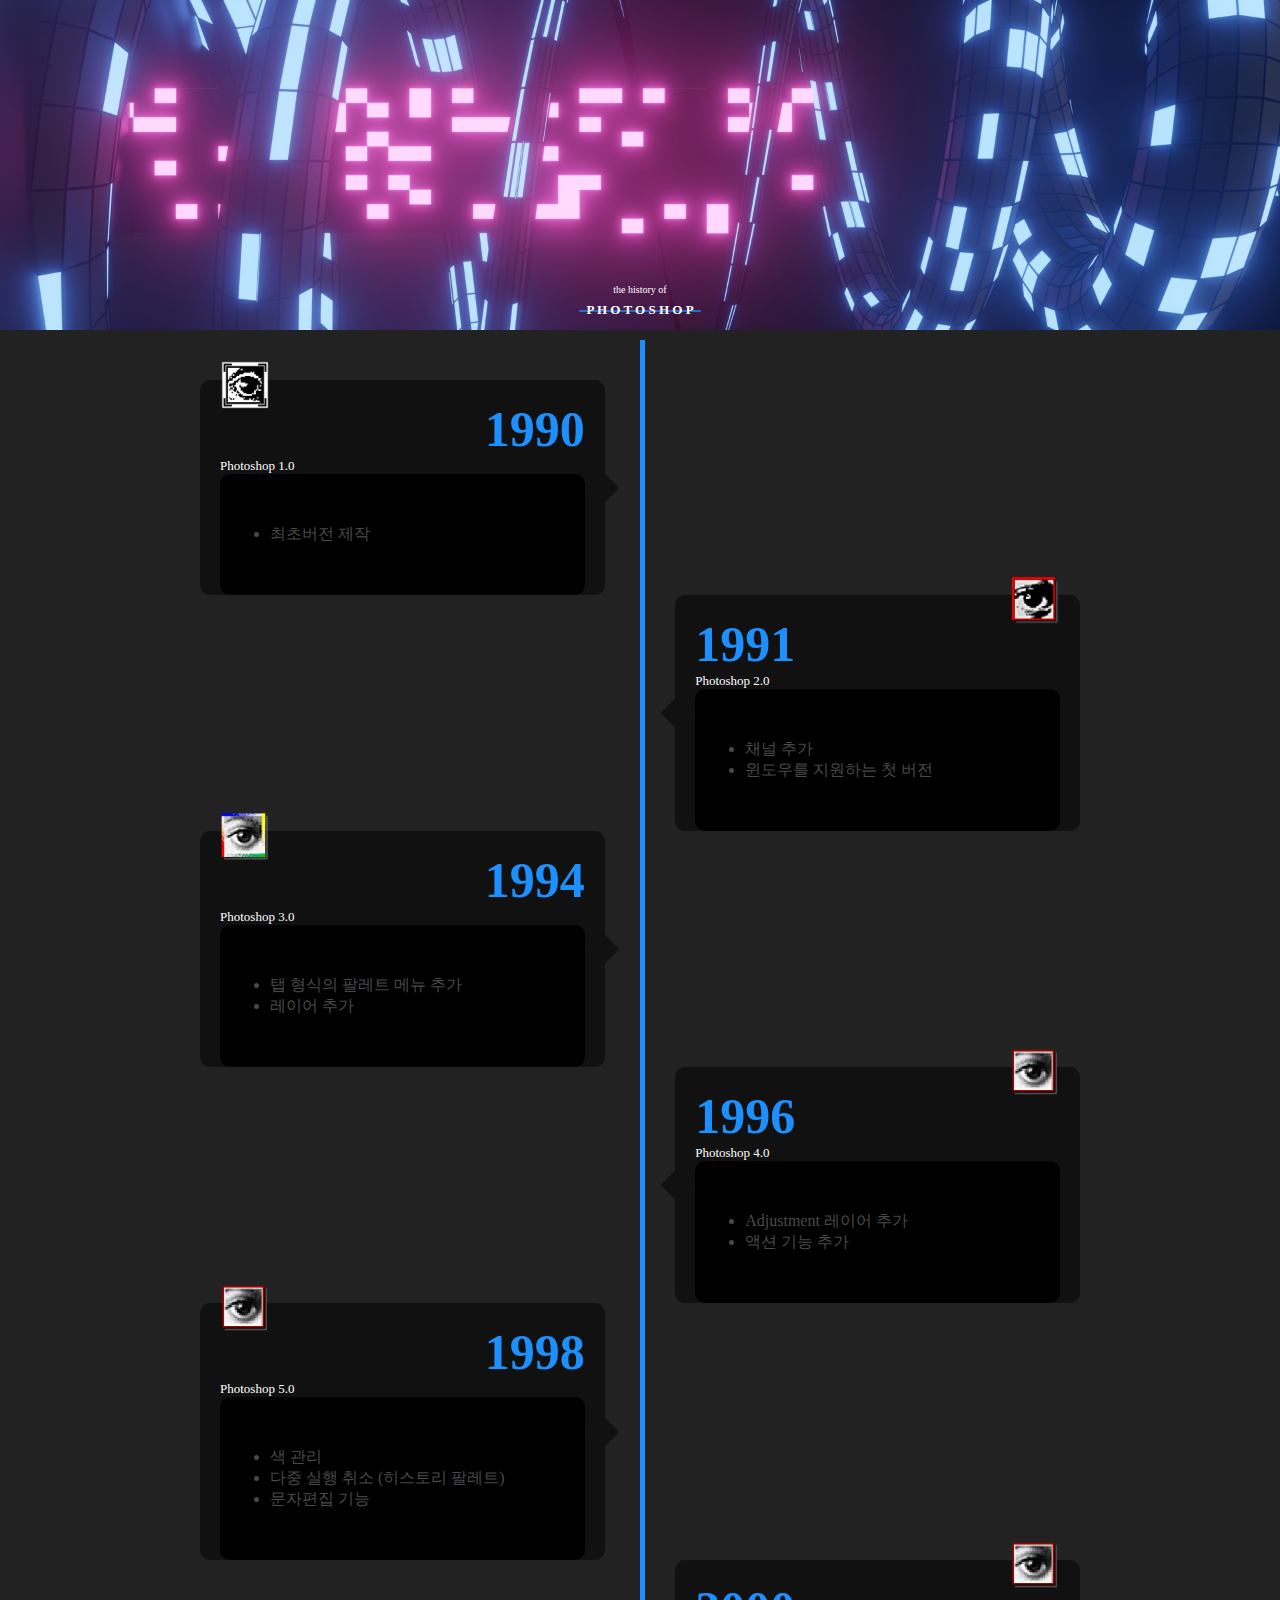
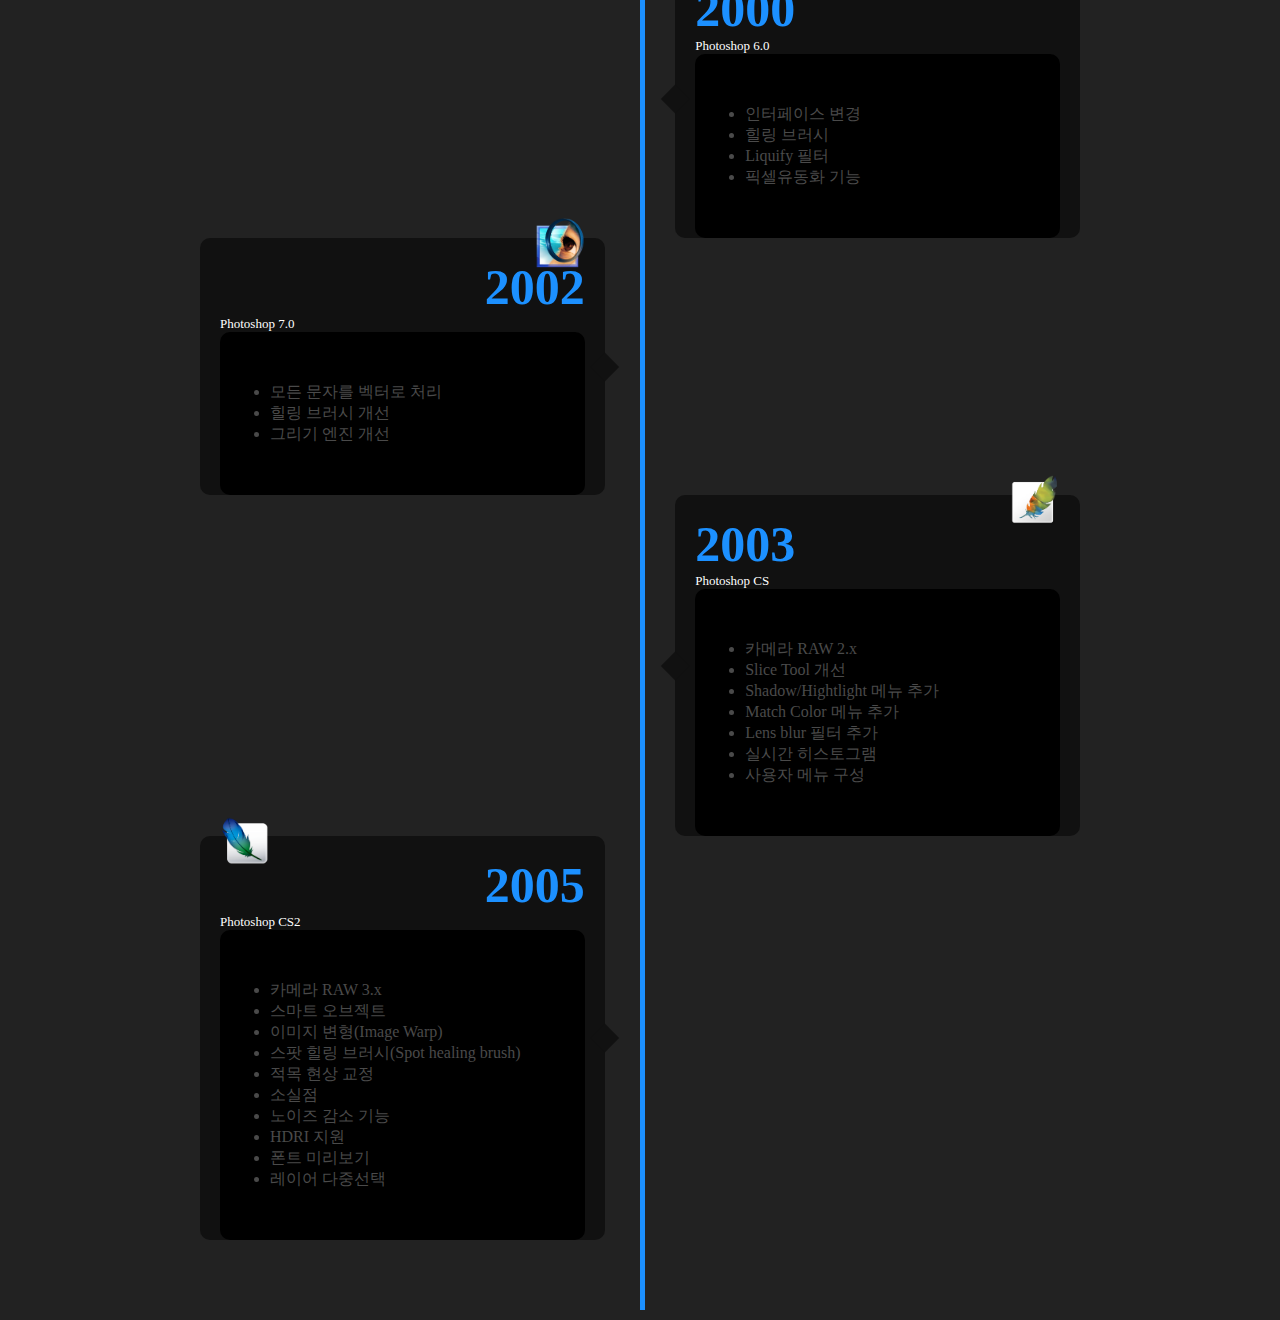
==== 02-VEAMCAMP/work/index.html @ bcff8ca3 "VEAMCAMP work" ====
<!DOCTYPE html>
<html lang="ko">
  <head>
    <meta charset="UTF-8" />
    <link rel="stylesheet" href="style.css" />
    <title>The History of Photoshop</title>
    <link rel="stylesheet" href="./style.css" />
  </head>
  <body>
    <header class="header">
      <h1 class="header__title">
        the history of
        <strong class="header__title--photoshop">P H O T O S H O P</strong>
      </h1>
    </header>

    <main class="main">
      <section class="history">
        <h2 class="history__title ir_pm">포토샵의 역사</h2>
        <ul class="history__list">
          <li class="history__card">
            <img
              class="history__img"
              src="./images/1.png"
              alt="1990년 포토샵 1.0버전"
            />
            <strong class="history__year history__year--right">1990</strong>
            <strong class="history__version">Photoshop 1.0</strong>
            <ul class="history__update-list">
              <li class="history__update">최초버전 제작</li>
            </ul>
          </li>
          <li class="history__card">
            <img
              class="history__img history__img--right"
              src="./images/2.png"
              alt=""
            />
            <strong class="history__year">1991</strong>
            <strong class="history__version">Photoshop 2.0</strong>
            <ul class="history__update-list">
              <li class="history__update">채널 추가</li>
              <li class="history__update">윈도우를 지원하는 첫 버전</li>
            </ul>
          </li>
          <li class="history__card">
            <img class="history__img" src="./images/3.png " alt="" />
            <strong class="history__year history__year--right">1994</strong>
            <strong class="history__version">Photoshop 3.0</strong>
            <ul class="history__update-list">
              <li class="history__update">탭 형식의 팔레트 메뉴 추가</li>
              <li class="history__update">레이어 추가</li>
            </ul>
          </li>
          <li class="history__card">
            <img
              class="history__img history__img--right"
              src="./images/4.png "
              alt=""
            />
            <strong class="history__year">1996</strong>
            <strong class="history__version">Photoshop 4.0</strong>
            <ul class="history__update-list">
              <li class="history__update">Adjustment 레이어 추가</li>
              <li class="history__update">액션 기능 추가</li>
            </ul>
          </li>
          <li class="history__card">
            <img class="history__img" src="./images/5.png " alt="" />
            <strong class="history__year history__year--right">1998</strong>
            <strong class="history__version">Photoshop 5.0</strong>
            <ul class="history__update-list">
              <li class="history__update">색 관리</li>
              <li class="history__update">다중 실행 취소 (히스토리 팔레트)</li>
              <li class="history__update">문자편집 기능</li>
            </ul>
          </li>
          <li class="history__card">
            <img
              class="history__img history__img--right"
              src="./images/6.png "
              alt=""
            />
            <strong class="history__year">2000</strong>
            <strong class="history__version">Photoshop 6.0</strong>
            <ul class="history__update-list">
              <li class="history__update">인터페이스 변경</li>
              <li class="history__update">힐링 브러시</li>
              <li class="history__update">Liquify 필터</li>
              <li class="history__update">픽셀유동화 기능</li>
            </ul>
          </li>
          <li class="history__card">
            <img
              class="history__img history__img--right"
              src="./images/7.png "
              alt=""
            />
            <strong class="history__year history__year--right">2002</strong>
            <strong class="history__version">Photoshop 7.0</strong>
            <ul class="history__update-list">
              <li class="history__update">모든 문자를 벡터로 처리</li>
              <li class="history__update">힐링 브러시 개선</li>
              <li class="history__update">그리기 엔진 개선</li>
            </ul>
          </li>
          <li class="history__card">
            <img
              class="history__img history__img--right"
              src="./images/cs.png "
              alt=""
            />
            <strong class="history__year">2003</strong>
            <strong class="history__version">Photoshop CS</strong>
            <ul class="history__update-list">
              <li class="history__update">카메라 RAW 2.x</li>
              <li class="history__update">Slice Tool 개선</li>
              <li class="history__update">Shadow/Hightlight 메뉴 추가</li>
              <li class="history__update">Match Color 메뉴 추가</li>
              <li class="history__update">Lens blur 필터 추가</li>
              <li class="history__update">실시간 히스토그램</li>
              <li class="history__update">사용자 메뉴 구성</li>
            </ul>
          </li>
          <li class="history__card">
            <img class="history__img" src="./images/cs2.png " alt="" />
            <strong class="history__year history__year--right">2005</strong>
            <strong class="history__version">Photoshop CS2</strong>
            <ul class="history__update-list">
              <li class="history__update">카메라 RAW 3.x</li>
              <li class="history__update">스마트 오브젝트</li>
              <li class="history__update">이미지 변형(Image Warp)</li>
              <li class="history__update">
                스팟 힐링 브러시(Spot healing brush)
              </li>
              <li class="history__update">적목 현상 교정</li>
              <li class="history__update">소실점</li>
              <li class="history__update">노이즈 감소 기능</li>
              <li class="history__update">HDRI 지원</li>
              <li class="history__update">폰트 미리보기</li>
              <li class="history__update">레이어 다중선택</li>
            </ul>
          </li>
        </ul>
      </section>
    </main>
  </body>
</html>
---- 02-VEAMCAMP/work/style.css ----
@charset "utf-8";

/* reset */

body,
h1,
h2,
ul,
li {
  margin: 0;
  padding: 0;

  /* 창 크기 늘렸다 줄였다 할 때 양쪽 박스들이 가운데 선을 넘지 않게 하기 위해 li에 border-box  */
  box-sizing: border-box;
}

ul {
  list-style: none;
}

/*screen_out*/
.ir_pm {
  display: block;
  overflow: hidden;
  font-size: 1px;
  line-height: 0;
  text-indent: -9999px;
}

/*  */
body {
  background-color: #222222;
}

.header {
  display: flex;
  justify-content: center;
  align-items: flex-end;

  width: 100%;
  height: 330px;

  background-image: url('./images/cover.png');
  background-size: cover;
  background-repeat: no-repeat;
}

.header__title {
  margin-bottom: 10px;
  display: flex;
  flex-direction: column;
  align-items: center;

  color: #fff;
  font-size: 10px;
  font-weight: 500;
  line-height: 20px;
}

.header__title--photoshop {
  position: relative;
  font-size: 13px;
  z-index: 10;
}

.header__title--photoshop::after {
  margin: 0 -7px;
  position: absolute;
  content: '';

  left: 0;
  right: 0;
  top: 50%;
  height: 2px;

  border-radius: 5px;
  background-color: #1c90ff;
  opacity: 70%;

  z-index: -1;
}

/* main */
.main {
  position: relative;
}

.history {
}

.history__img {
  width: 50px;
  height: 50px;
}

.history__list {
  padding: 50px 200px 80px;
  display: flex;
  flex-direction: column;
}

.history__list::after {
  margin: 10px 0;
  position: absolute;
  content: '';

  width: 5px;
  top: 0;
  bottom: 0;
  left: 50%;

  background-color: #1c90ff;
}

.history__card {
  position: relative;
  padding: 20px 20px 0;
  display: flex;
  flex-direction: column;

  flex-grow: 1;
  width: 46%;

  border-radius: 10px;
  background-color: #111111;
}

.history__card::after {
  content: '';
  position: absolute;
  left: 100%;
  top: 50%;

  width: 20px;
  height: 20px;
  background-color: #fff;
  transform: translate(-50%, -50%) rotate(-45deg);

  background-color: #111111;
}

.history__card:nth-child(even) {
  margin-left: auto;
}

.history__card:nth-child(even)::after {
  left: 0;
  right: 100%;
  transform: translate(-50%, -50%) rotate(-45deg);
}

.history__card:nth-child(odd) {
  margin-right: auto;
}

.history__img {
  position: absolute;
  top: -20px;
  /* left: 5%;/ */
}

.history__img--right {
  right: 5%;
}

.history__year {
  color: #1c90ff;
  font-weight: bold;
  font-size: 50px;
}

.history__year--right {
  text-align: right;
}

.history__version {
  color: #fff;
  font-weight: 500;
  font-size: 13px;
}

.history__update-list {
  padding: 50px;
  list-style: disc;
  background-color: #000;
  border-radius: 10px;
}

.history__update {
  color: #4a4a4a;
}
---- 02-VEAMCAMP/work/style.css ----
@charset "utf-8";

/* reset */

body,
h1,
h2,
ul,
li {
  margin: 0;
  padding: 0;

  /* 창 크기 늘렸다 줄였다 할 때 양쪽 박스들이 가운데 선을 넘지 않게 하기 위해 li에 border-box  */
  box-sizing: border-box;
}

ul {
  list-style: none;
}

/*screen_out*/
.ir_pm {
  display: block;
  overflow: hidden;
  font-size: 1px;
  line-height: 0;
  text-indent: -9999px;
}

/*  */
body {
  background-color: #222222;
}

.header {
  display: flex;
  justify-content: center;
  align-items: flex-end;

  width: 100%;
  height: 330px;

  background-image: url('./images/cover.png');
  background-size: cover;
  background-repeat: no-repeat;
}

.header__title {
  margin-bottom: 10px;
  display: flex;
  flex-direction: column;
  align-items: center;

  color: #fff;
  font-size: 10px;
  font-weight: 500;
  line-height: 20px;
}

.header__title--photoshop {
  position: relative;
  font-size: 13px;
  z-index: 10;
}

.header__title--photoshop::after {
  margin: 0 -7px;
  position: absolute;
  content: '';

  left: 0;
  right: 0;
  top: 50%;
  height: 2px;

  border-radius: 5px;
  background-color: #1c90ff;
  opacity: 70%;

  z-index: -1;
}

/* main */
.main {
  position: relative;
}

.history {
}

.history__img {
  width: 50px;
  height: 50px;
}

.history__list {
  padding: 50px 200px 80px;
  display: flex;
  flex-direction: column;
}

.history__list::after {
  margin: 10px 0;
  position: absolute;
  content: '';

  width: 5px;
  top: 0;
  bottom: 0;
  left: 50%;

  background-color: #1c90ff;
}

.history__card {
  position: relative;
  padding: 20px 20px 0;
  display: flex;
  flex-direction: column;

  flex-grow: 1;
  width: 46%;

  border-radius: 10px;
  background-color: #111111;
}

.history__card::after {
  content: '';
  position: absolute;
  left: 100%;
  top: 50%;

  width: 20px;
  height: 20px;
  background-color: #fff;
  transform: translate(-50%, -50%) rotate(-45deg);

  background-color: #111111;
}

.history__card:nth-child(even) {
  margin-left: auto;
}

.history__card:nth-child(even)::after {
  left: 0;
  right: 100%;
  transform: translate(-50%, -50%) rotate(-45deg);
}

.history__card:nth-child(odd) {
  margin-right: auto;
}

.history__img {
  position: absolute;
  top: -20px;
  /* left: 5%;/ */
}

.history__img--right {
  right: 5%;
}

.history__year {
  color: #1c90ff;
  font-weight: bold;
  font-size: 50px;
}

.history__year--right {
  text-align: right;
}

.history__version {
  color: #fff;
  font-weight: 500;
  font-size: 13px;
}

.history__update-list {
  padding: 50px;
  list-style: disc;
  background-color: #000;
  border-radius: 10px;
}

.history__update {
  color: #4a4a4a;
}
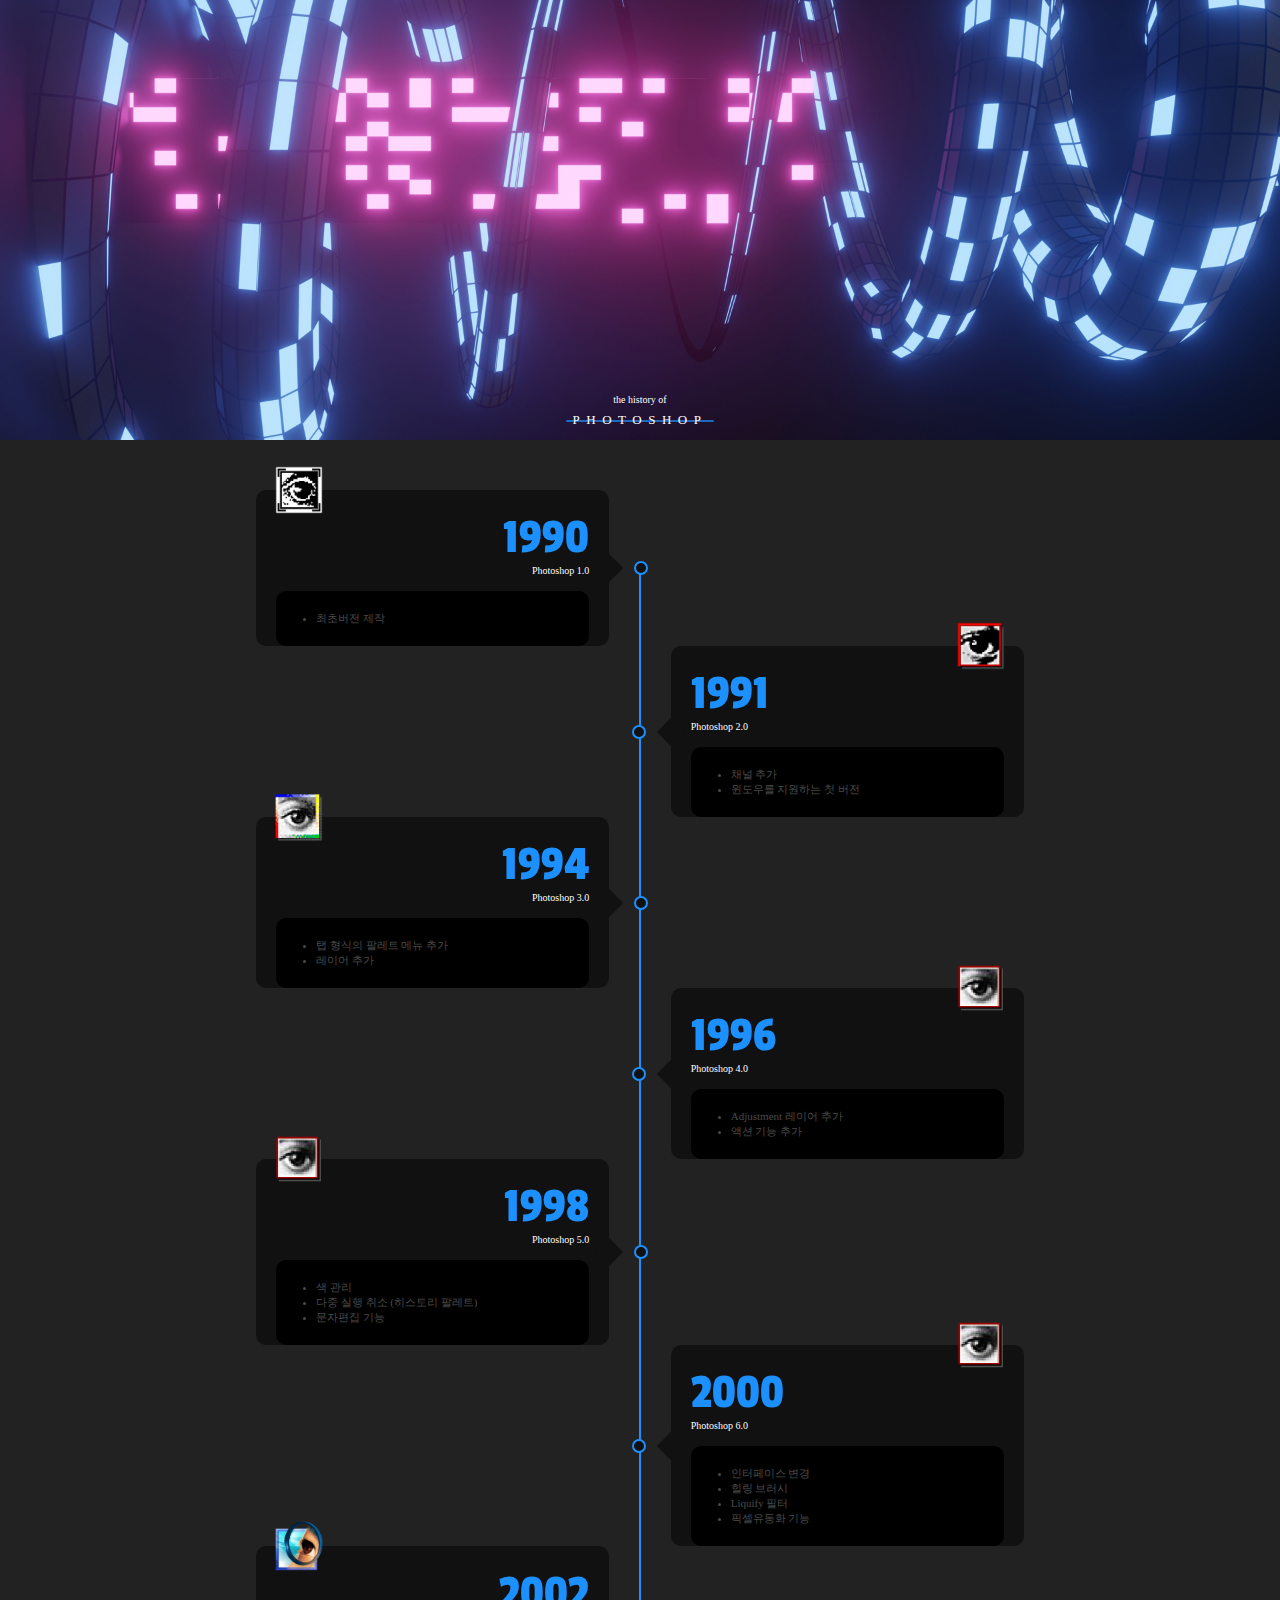
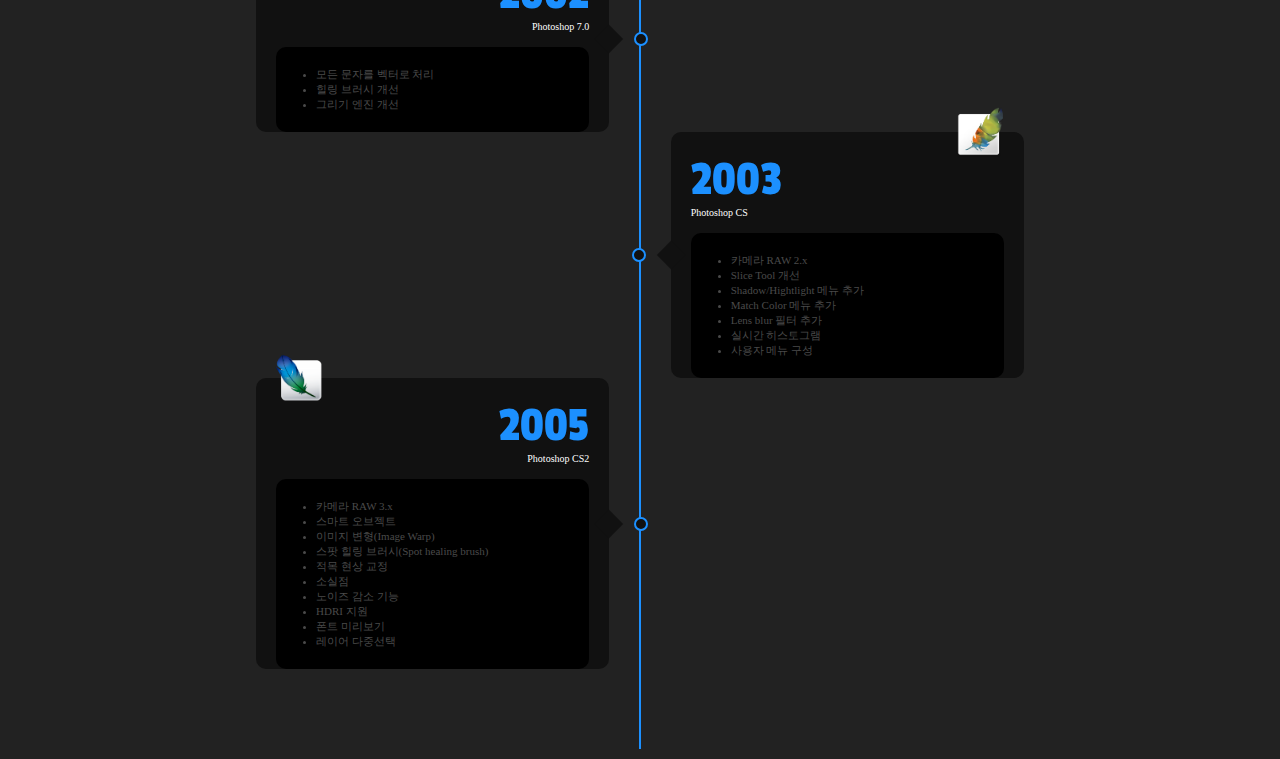
==== commit fdc0e6a0: "design: 레이아웃 완성" ====
--- a/02-VEAMCAMP/work/index.html
+++ b/02-VEAMCAMP/work/index.html
@@ -4,13 +4,16 @@
     <meta charset="UTF-8" />
     <link rel="stylesheet" href="style.css" />
     <title>The History of Photoshop</title>
+    <link rel="preconnect" href="https://fonts.googleapis.com">
+    <link rel="preconnect" href="https://fonts.gstatic.com" crossorigin>
+    <link href="https://fonts.googleapis.com/css2?family=Passion+One:wght@400;700&display=swap" rel="stylesheet">
     <link rel="stylesheet" href="./style.css" />
   </head>
   <body>
     <header class="header">
       <h1 class="header__title">
         the history of
-        <strong class="header__title--photoshop">P H O T O S H O P</strong>
+        <strong class="header__title--photoshop">PHOTOSHOP</strong>
       </h1>
     </header>
 
@@ -24,8 +27,8 @@
               src="./images/1.png"
               alt="1990년 포토샵 1.0버전"
             />
-            <strong class="history__year history__year--right">1990</strong>
-            <strong class="history__version">Photoshop 1.0</strong>
+            <strong class="history__year history--right">1990</strong>
+            <strong class="history__version history--right">Photoshop 1.0</strong>
             <ul class="history__update-list">
               <li class="history__update">최초버전 제작</li>
             </ul>
@@ -45,8 +48,8 @@
           </li>
           <li class="history__card">
             <img class="history__img" src="./images/3.png " alt="" />
-            <strong class="history__year history__year--right">1994</strong>
-            <strong class="history__version">Photoshop 3.0</strong>
+            <strong class="history__year history--right">1994</strong>
+            <strong class="history__version history--right">Photoshop 3.0</strong>
             <ul class="history__update-list">
               <li class="history__update">탭 형식의 팔레트 메뉴 추가</li>
               <li class="history__update">레이어 추가</li>
@@ -67,8 +70,8 @@
           </li>
           <li class="history__card">
             <img class="history__img" src="./images/5.png " alt="" />
-            <strong class="history__year history__year--right">1998</strong>
-            <strong class="history__version">Photoshop 5.0</strong>
+            <strong class="history__year history--right">1998</strong>
+            <strong class="history__version history--right">Photoshop 5.0</strong>
             <ul class="history__update-list">
               <li class="history__update">색 관리</li>
               <li class="history__update">다중 실행 취소 (히스토리 팔레트)</li>
@@ -92,12 +95,12 @@
           </li>
           <li class="history__card">
             <img
-              class="history__img history__img--right"
+              class="history__img"
               src="./images/7.png "
               alt=""
             />
-            <strong class="history__year history__year--right">2002</strong>
-            <strong class="history__version">Photoshop 7.0</strong>
+            <strong class="history__year history--right">2002</strong>
+            <strong class="history__version history--right">Photoshop 7.0</strong>
             <ul class="history__update-list">
               <li class="history__update">모든 문자를 벡터로 처리</li>
               <li class="history__update">힐링 브러시 개선</li>
@@ -124,8 +127,8 @@
           </li>
           <li class="history__card">
             <img class="history__img" src="./images/cs2.png " alt="" />
-            <strong class="history__year history__year--right">2005</strong>
-            <strong class="history__version">Photoshop CS2</strong>
+            <strong class="history__year history--right">2005</strong>
+            <strong class="history__version history--right">Photoshop CS2</strong>
             <ul class="history__update-list">
               <li class="history__update">카메라 RAW 3.x</li>
               <li class="history__update">스마트 오브젝트</li>
--- a/02-VEAMCAMP/work/style.css
+++ b/02-VEAMCAMP/work/style.css
@@ -1,7 +1,6 @@
 @charset "utf-8";
 
 /* reset */
-
 body,
 h1,
 h2,
@@ -27,22 +26,29 @@
   text-indent: -9999px;
 }
 
-/*  */
+/* */
 body {
+  /* position: relative; */
   background-color: #222222;
 }
 
 .header {
+  /* position: relative; */
+  top: -50px;
+
   display: flex;
   justify-content: center;
   align-items: flex-end;
 
   width: 100%;
-  height: 330px;
+  height: 50vh;
+  margin-top: -10px;
+  /* height: 100vh; */
 
   background-image: url('./images/cover.png');
   background-size: cover;
   background-repeat: no-repeat;
+  /* background-attachment: fixed; */
 }
 
 .header__title {
@@ -59,7 +65,9 @@
 
 .header__title--photoshop {
   position: relative;
+  font-weight: 400;
   font-size: 13px;
+  letter-spacing: .5em;
   z-index: 10;
 }
 
@@ -81,36 +89,38 @@
 }
 
 /* main */
-.main {
+.history {
   position: relative;
-}
-
-.history {
-}
-
-.history__img {
-  width: 50px;
-  height: 50px;
-}
+  
+}
+
+
 
 .history__list {
-  padding: 50px 200px 80px;
+  padding: 50px 20% 80px;
   display: flex;
   flex-direction: column;
-}
-
+
+
+  /* position: relative; */
+}
+
+/* 타임라인 */
 .history__list::after {
-  margin: 10px 0;
-  position: absolute;
-  content: '';
-
-  width: 5px;
+  margin: 128px auto 0;
+  position: absolute;
+  content: ' ';
+
+  width: 2px;
   top: 0;
   bottom: 0;
-  left: 50%;
+  left: 0;
+  right: 0;
+  /* left: 50% 말고 마진으로 해결 */
 
   background-color: #1c90ff;
 }
+
 
 .history__card {
   position: relative;
@@ -125,7 +135,7 @@
   background-color: #111111;
 }
 
-.history__card::after {
+.history__card::before {
   content: '';
   position: absolute;
   left: 100%;
@@ -143,7 +153,7 @@
   margin-left: auto;
 }
 
-.history__card:nth-child(even)::after {
+.history__card:nth-child(even)::before {
   left: 0;
   right: 100%;
   transform: translate(-50%, -50%) rotate(-45deg);
@@ -153,13 +163,42 @@
   margin-right: auto;
 }
 
+/* 동그라미 */
+.history__card::after {
+  /* margin: 0 auto; */
+  content: '';
+  position: absolute;
+  left: 107%;
+  top: 50%;
+
+  width: 10px;
+  height: 10px;
+  border: 2px solid #1c90ff;
+  border-radius: 50%;
+
+  background-color: #111111;
+  transform: translateY(-50%);
+
+  z-index: 10;
+}
+
+.history__card:nth-child(even)::after {
+  left: initial;
+  right: 107%;
+}
+
 .history__img {
   position: absolute;
-  top: -20px;
-  /* left: 5%;/ */
+
+  width: 50px;
+  height: 50px;
+
+  top: -25px;
+  left: 5%;
 }
 
 .history__img--right {
+  left: initial;
   right: 5%;
 }
 
@@ -167,20 +206,23 @@
   color: #1c90ff;
   font-weight: bold;
   font-size: 50px;
-}
-
-.history__year--right {
+  font-family: 'Passion One', cursive;
+  font-weight: 400;
+}
+
+.history--right {
   text-align: right;
 }
 
 .history__version {
+  margin-bottom: 15px;
   color: #fff;
   font-weight: 500;
-  font-size: 13px;
+  font-size: 10px;
 }
 
 .history__update-list {
-  padding: 50px;
+  padding: 20px 0 20px 40px;
   list-style: disc;
   background-color: #000;
   border-radius: 10px;
@@ -188,4 +230,5 @@
 
 .history__update {
   color: #4a4a4a;
-}
+  font-size: 11px;
+}
--- a/02-VEAMCAMP/work/style.css
+++ b/02-VEAMCAMP/work/style.css
@@ -1,7 +1,6 @@
 @charset "utf-8";
 
 /* reset */
-
 body,
 h1,
 h2,
@@ -27,22 +26,29 @@
   text-indent: -9999px;
 }
 
-/*  */
+/* */
 body {
+  /* position: relative; */
   background-color: #222222;
 }
 
 .header {
+  /* position: relative; */
+  top: -50px;
+
   display: flex;
   justify-content: center;
   align-items: flex-end;
 
   width: 100%;
-  height: 330px;
+  height: 50vh;
+  margin-top: -10px;
+  /* height: 100vh; */
 
   background-image: url('./images/cover.png');
   background-size: cover;
   background-repeat: no-repeat;
+  /* background-attachment: fixed; */
 }
 
 .header__title {
@@ -59,7 +65,9 @@
 
 .header__title--photoshop {
   position: relative;
+  font-weight: 400;
   font-size: 13px;
+  letter-spacing: .5em;
   z-index: 10;
 }
 
@@ -81,36 +89,38 @@
 }
 
 /* main */
-.main {
+.history {
   position: relative;
-}
-
-.history {
-}
-
-.history__img {
-  width: 50px;
-  height: 50px;
-}
+  
+}
+
+
 
 .history__list {
-  padding: 50px 200px 80px;
+  padding: 50px 20% 80px;
   display: flex;
   flex-direction: column;
-}
-
+
+
+  /* position: relative; */
+}
+
+/* 타임라인 */
 .history__list::after {
-  margin: 10px 0;
-  position: absolute;
-  content: '';
-
-  width: 5px;
+  margin: 128px auto 0;
+  position: absolute;
+  content: ' ';
+
+  width: 2px;
   top: 0;
   bottom: 0;
-  left: 50%;
+  left: 0;
+  right: 0;
+  /* left: 50% 말고 마진으로 해결 */
 
   background-color: #1c90ff;
 }
+
 
 .history__card {
   position: relative;
@@ -125,7 +135,7 @@
   background-color: #111111;
 }
 
-.history__card::after {
+.history__card::before {
   content: '';
   position: absolute;
   left: 100%;
@@ -143,7 +153,7 @@
   margin-left: auto;
 }
 
-.history__card:nth-child(even)::after {
+.history__card:nth-child(even)::before {
   left: 0;
   right: 100%;
   transform: translate(-50%, -50%) rotate(-45deg);
@@ -153,13 +163,42 @@
   margin-right: auto;
 }
 
+/* 동그라미 */
+.history__card::after {
+  /* margin: 0 auto; */
+  content: '';
+  position: absolute;
+  left: 107%;
+  top: 50%;
+
+  width: 10px;
+  height: 10px;
+  border: 2px solid #1c90ff;
+  border-radius: 50%;
+
+  background-color: #111111;
+  transform: translateY(-50%);
+
+  z-index: 10;
+}
+
+.history__card:nth-child(even)::after {
+  left: initial;
+  right: 107%;
+}
+
 .history__img {
   position: absolute;
-  top: -20px;
-  /* left: 5%;/ */
+
+  width: 50px;
+  height: 50px;
+
+  top: -25px;
+  left: 5%;
 }
 
 .history__img--right {
+  left: initial;
   right: 5%;
 }
 
@@ -167,20 +206,23 @@
   color: #1c90ff;
   font-weight: bold;
   font-size: 50px;
-}
-
-.history__year--right {
+  font-family: 'Passion One', cursive;
+  font-weight: 400;
+}
+
+.history--right {
   text-align: right;
 }
 
 .history__version {
+  margin-bottom: 15px;
   color: #fff;
   font-weight: 500;
-  font-size: 13px;
+  font-size: 10px;
 }
 
 .history__update-list {
-  padding: 50px;
+  padding: 20px 0 20px 40px;
   list-style: disc;
   background-color: #000;
   border-radius: 10px;
@@ -188,4 +230,5 @@
 
 .history__update {
   color: #4a4a4a;
-}
+  font-size: 11px;
+}
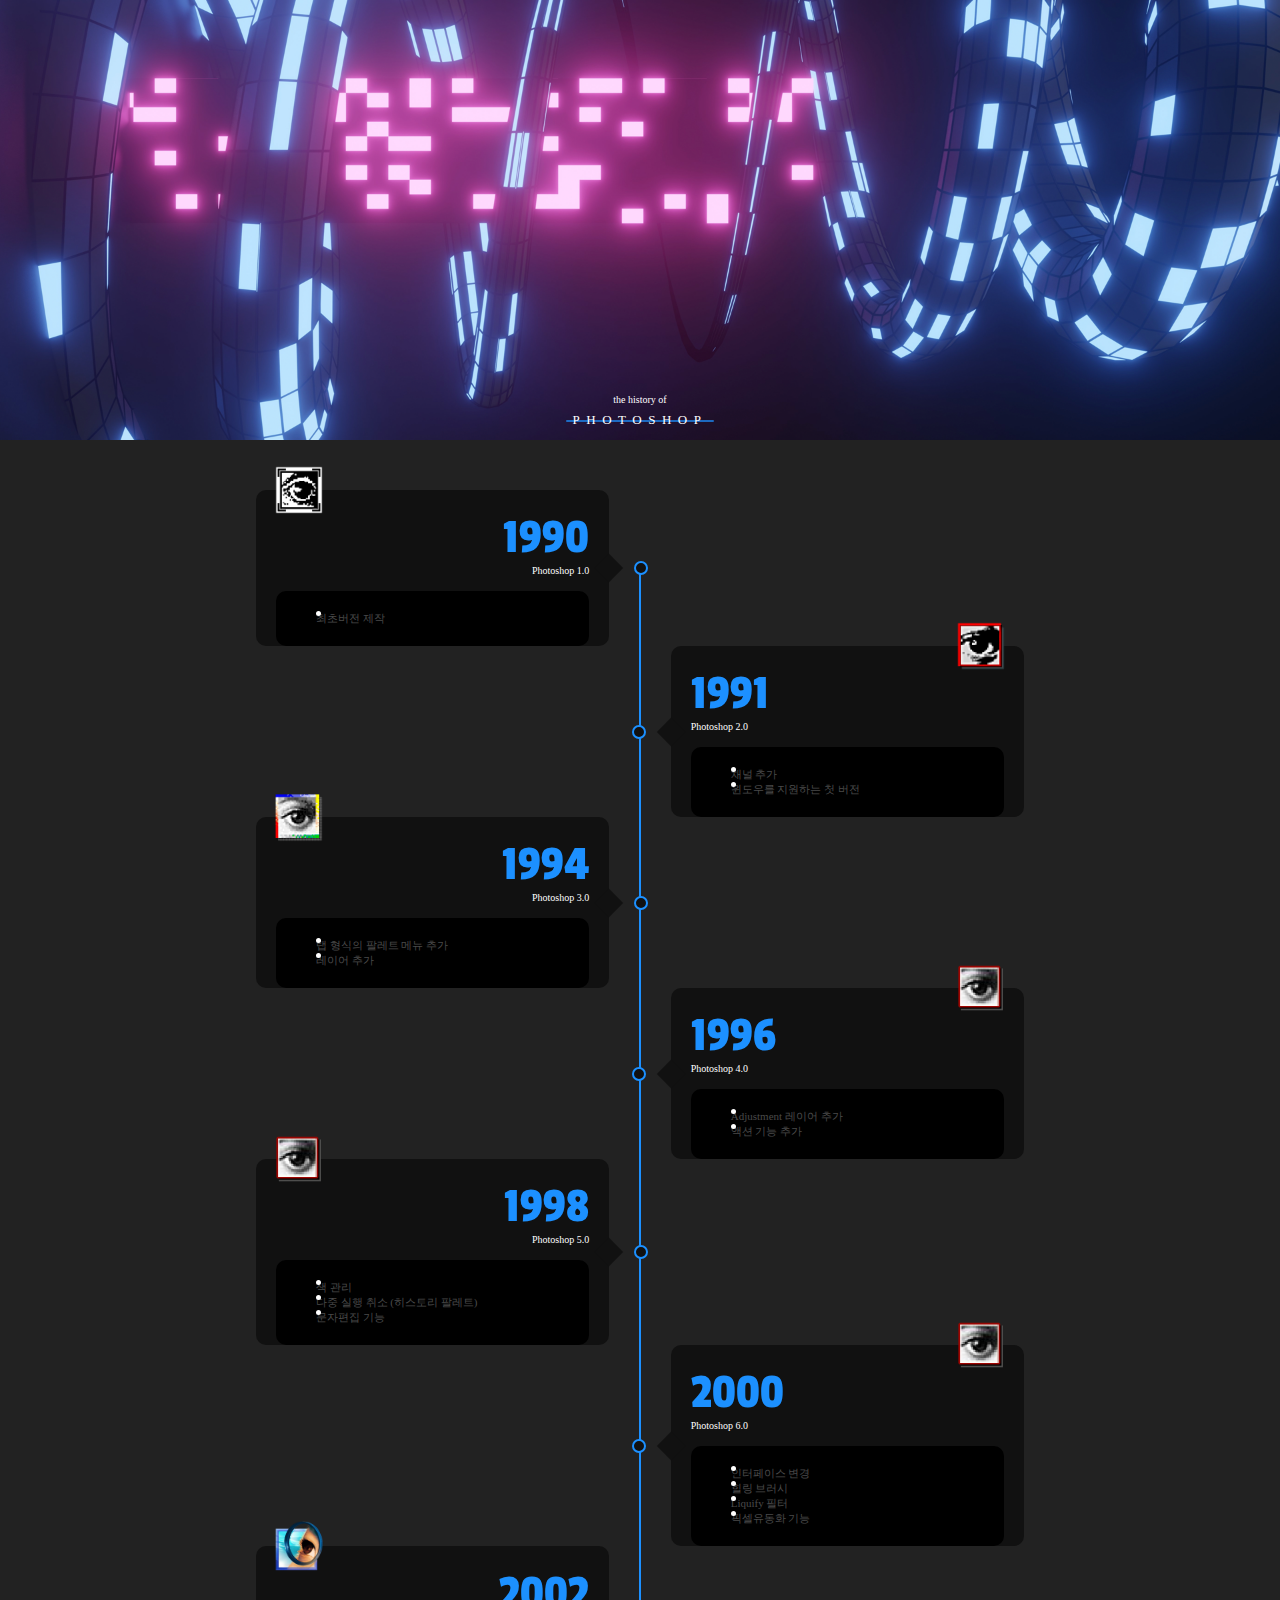
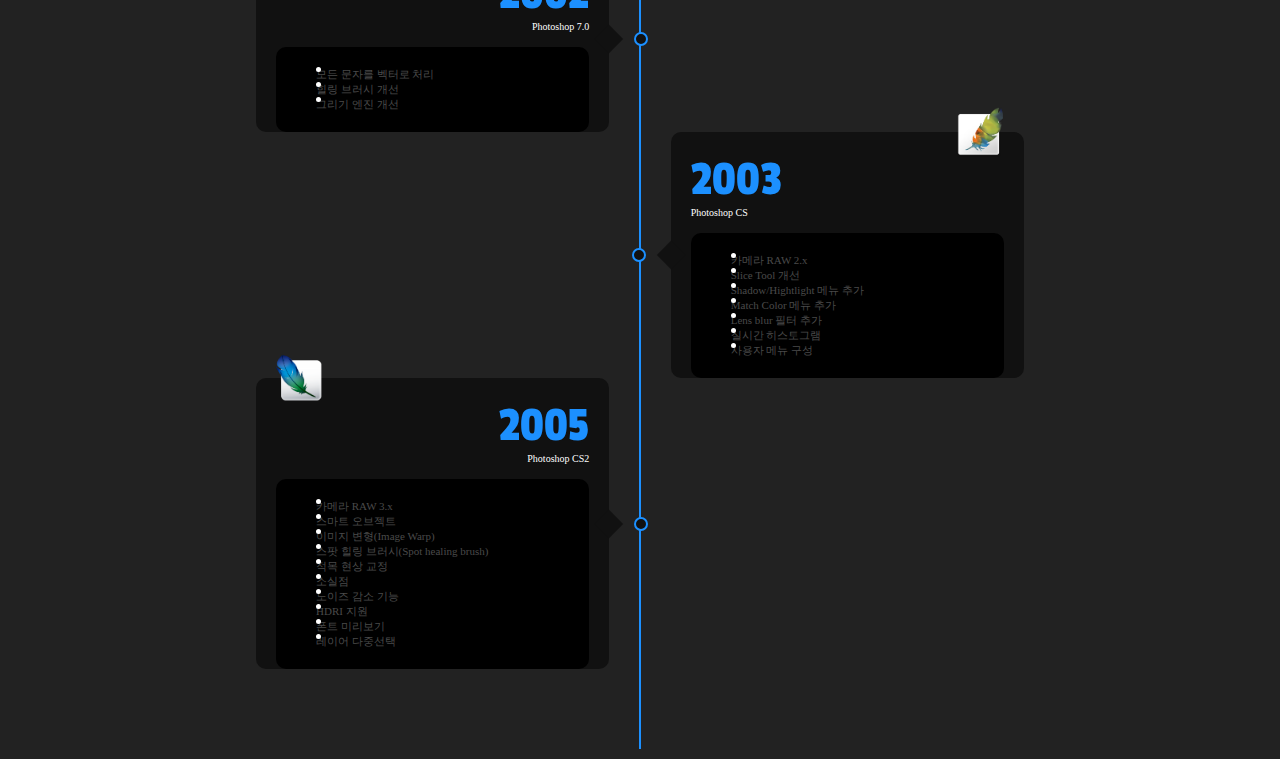
==== commit 942461f1: "폴더 정리" ====
--- a/02-VEAMCAMP/work/index.html
+++ b/02-VEAMCAMP/work/index.html
@@ -21,6 +21,8 @@
       <section class="history">
         <h2 class="history__title ir_pm">포토샵의 역사</h2>
         <ul class="history__list">
+          <!-- li 속에 div를 넣어야지 기준을 좀 더 확고하게 할 수 있다!! li > div 
+          50%를 넣어서 명확하게(for 나중에 유지보수)-->
           <li class="history__card">
             <img
               class="history__img"
--- a/02-VEAMCAMP/work/style.css
+++ b/02-VEAMCAMP/work/style.css
@@ -28,12 +28,10 @@
 
 /* */
 body {
-  /* position: relative; */
   background-color: #222222;
 }
 
 .header {
-  /* position: relative; */
   top: -50px;
 
   display: flex;
@@ -100,9 +98,6 @@
   padding: 50px 20% 80px;
   display: flex;
   flex-direction: column;
-
-
-  /* position: relative; */
 }
 
 /* 타임라인 */
@@ -122,6 +117,7 @@
 }
 
 
+/* 크기를 키웠을 때 최대 00px을 넘어가지 않도록 처리하면 될듯!! */
 .history__card {
   position: relative;
   padding: 20px 20px 0;
@@ -165,7 +161,6 @@
 
 /* 동그라미 */
 .history__card::after {
-  /* margin: 0 auto; */
   content: '';
   position: absolute;
   left: 107%;
@@ -222,13 +217,30 @@
 }
 
 .history__update-list {
+  
   padding: 20px 0 20px 40px;
-  list-style: disc;
+  /* list-style: disc; */
   background-color: #000;
   border-radius: 10px;
 }
 
+/* 불렛 부분을 기본스타일인 marker가 아닌  before을 사용해서!! 
+    그리고 position absolute를 줘서! 
+    그래야 텍스트 얼라인(들여쓰기)가 자동으로 되나??
+*/
 .history__update {
+  position:relative;
   color: #4a4a4a;
   font-size: 11px;
 }
+
+.history__update::after{
+  position: absolute;
+  content: "";
+  width: 5px;
+  height: 5px;
+  top: 0;
+  left: 0;
+  border-radius: 50%;
+  background-color: #fff;
+}--- a/02-VEAMCAMP/work/style.css
+++ b/02-VEAMCAMP/work/style.css
@@ -28,12 +28,10 @@
 
 /* */
 body {
-  /* position: relative; */
   background-color: #222222;
 }
 
 .header {
-  /* position: relative; */
   top: -50px;
 
   display: flex;
@@ -100,9 +98,6 @@
   padding: 50px 20% 80px;
   display: flex;
   flex-direction: column;
-
-
-  /* position: relative; */
 }
 
 /* 타임라인 */
@@ -122,6 +117,7 @@
 }
 
 
+/* 크기를 키웠을 때 최대 00px을 넘어가지 않도록 처리하면 될듯!! */
 .history__card {
   position: relative;
   padding: 20px 20px 0;
@@ -165,7 +161,6 @@
 
 /* 동그라미 */
 .history__card::after {
-  /* margin: 0 auto; */
   content: '';
   position: absolute;
   left: 107%;
@@ -222,13 +217,30 @@
 }
 
 .history__update-list {
+  
   padding: 20px 0 20px 40px;
-  list-style: disc;
+  /* list-style: disc; */
   background-color: #000;
   border-radius: 10px;
 }
 
+/* 불렛 부분을 기본스타일인 marker가 아닌  before을 사용해서!! 
+    그리고 position absolute를 줘서! 
+    그래야 텍스트 얼라인(들여쓰기)가 자동으로 되나??
+*/
 .history__update {
+  position:relative;
   color: #4a4a4a;
   font-size: 11px;
 }
+
+.history__update::after{
+  position: absolute;
+  content: "";
+  width: 5px;
+  height: 5px;
+  top: 0;
+  left: 0;
+  border-radius: 50%;
+  background-color: #fff;
+}